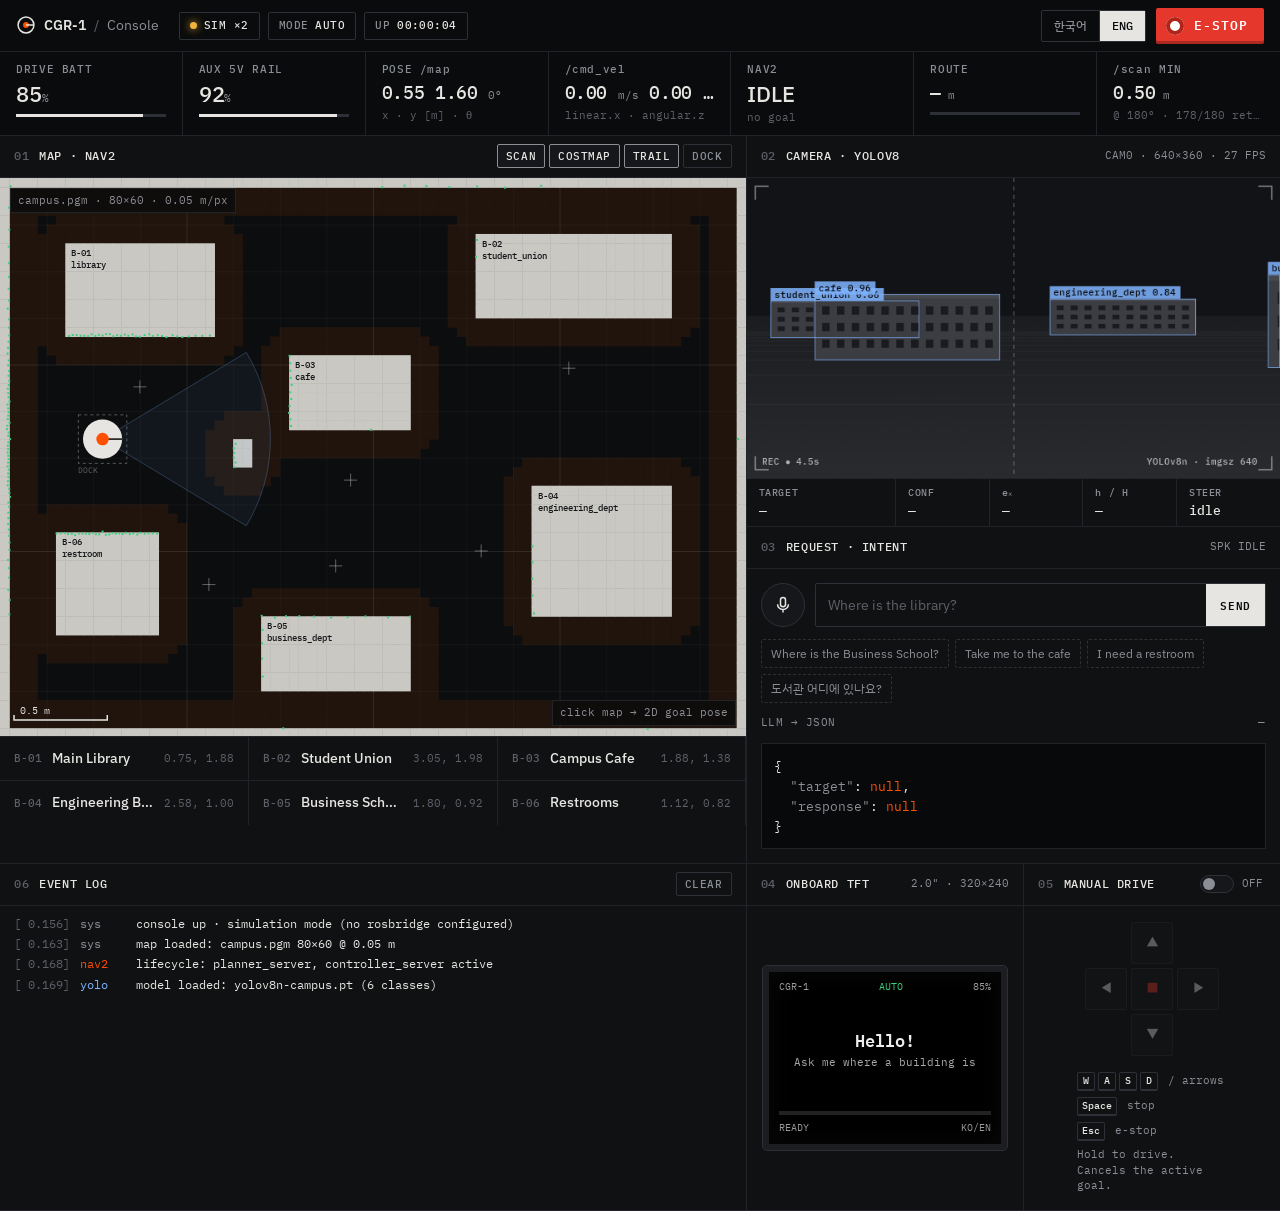
==== dashboard.html @ 0bba0476 "Add CGR-1 product site and operator dashboard Co-Authored-By: Claude Opus 5.5 <noreply@anthropic.com" ====
<!DOCTYPE html>
<html lang="en">
<head>
  <meta charset="UTF-8">
  <meta name="viewport" content="width=device-width, initial-scale=1.0">
  <title>CGR-1 · Console</title>
  <link rel="preconnect" href="https://fonts.googleapis.com">
  <link rel="preconnect" href="https://fonts.gstatic.com" crossorigin>
  <link href="https://fonts.googleapis.com/css2?family=IBM+Plex+Mono:wght@400;500;600&family=IBM+Plex+Sans+KR:wght@400;500&family=IBM+Plex+Sans:wght@400;500;600&display=swap" rel="stylesheet">
  <link rel="stylesheet" href="css/dashboard.css">
  <link rel="icon" href="data:image/svg+xml,%3Csvg xmlns='http://www.w3.org/2000/svg' viewBox='0 0 24 24'%3E%3Ccircle cx='12' cy='12' r='9.5' fill='none' stroke='%23eee' stroke-width='2'/%3E%3Ccircle cx='12' cy='12' r='3.5' fill='%23FF4F00'/%3E%3Cpath d='M12 12h9.5' stroke='%23eee' stroke-width='2'/%3E%3C/svg%3E">
</head>
<body>

<!-- ============================== TOP BAR ============================== -->
<header class="bar">
  <a class="brand" href="index.html" title="Back to product page">
    <svg viewBox="0 0 24 24" aria-hidden="true"><circle cx="12" cy="12" r="9.5" fill="none" stroke="currentColor" stroke-width="1.8"/><circle cx="12" cy="12" r="3.5" fill="#FF4F00"/><path d="M12 12h9.5" stroke="currentColor" stroke-width="1.8"/></svg>
    <span>CGR-1</span><span class="slash">/</span><span class="dim" data-i18n="console">Console</span>
  </a>

  <div class="bar-status">
    <span class="chip" id="link-chip" title="Connection to the robot"><i class="led warn"></i><span id="link-text">SIM ×2</span></span>
    <span class="chip" id="mode-chip"><span class="dim">MODE</span> <b id="mode-text">AUTO</b></span>
    <span class="chip hide-sm"><span class="dim">UP</span> <b id="uptime">00:00:00</b></span>
  </div>

  <div class="bar-actions">
    <div class="seg" role="group" aria-label="Language">
      <button id="lang-ko" onclick="setLang('ko')">한국어</button>
      <button id="lang-en" class="on" onclick="setLang('en')">ENG</button>
    </div>
    <button class="estop" id="estop" onclick="toggleEstop()" title="Emergency stop (Esc)">
      <span class="estop-dot"></span><span id="estop-text">E-STOP</span>
    </button>
  </div>
</header>

<!-- ============================== TELEMETRY STRIP ============================== -->
<div class="kpis">
  <div class="kpi">
    <div class="k">DRIVE BATT</div>
    <div class="v"><span id="batt-drive">85</span><small>%</small></div>
    <div class="meter"><i id="batt-drive-bar" style="width:85%"></i></div>
  </div>
  <div class="kpi">
    <div class="k">AUX 5V RAIL</div>
    <div class="v"><span id="batt-aux">92</span><small>%</small></div>
    <div class="meter"><i id="batt-aux-bar" style="width:92%"></i></div>
  </div>
  <div class="kpi">
    <div class="k">POSE <span class="dim">/map</span></div>
    <div class="v mono-v"><span id="pose-x">0.55</span> <span id="pose-y">1.60</span> <small id="pose-t">0°</small></div>
    <div class="sub">x · y [m] · θ</div>
  </div>
  <div class="kpi">
    <div class="k">/cmd_vel</div>
    <div class="v mono-v"><span id="cv-v">0.00</span> <small>m/s</small> <span id="cv-w">0.00</span> <small>rad/s</small></div>
    <div class="sub">linear.x · angular.z</div>
  </div>
  <div class="kpi">
    <div class="k">NAV2</div>
    <div class="v"><span id="nav-state">IDLE</span></div>
    <div class="sub" id="nav-goal">no goal</div>
  </div>
  <div class="kpi">
    <div class="k">ROUTE</div>
    <div class="v mono-v"><span id="route-rem">—</span><small> m</small></div>
    <div class="meter"><i id="route-bar" style="width:0%"></i></div>
  </div>
  <div class="kpi">
    <div class="k">/scan MIN</div>
    <div class="v mono-v"><span id="scan-min">—</span><small> m</small></div>
    <div class="sub" id="scan-bearing">—</div>
  </div>
</div>

<!-- ============================== GRID ============================== -->
<main class="grid">

  <!-- MAP -->
  <section class="panel p-map">
    <header class="ph">
      <h2><span class="idx">01</span><span data-i18n="map">Map · Nav2</span></h2>
      <div class="ph-tools">
        <button class="tool on" id="t-scan" onclick="toggleLayer('scan')">SCAN</button>
        <button class="tool on" id="t-cost" onclick="toggleLayer('cost')">COSTMAP</button>
        <button class="tool on" id="t-trail" onclick="toggleLayer('trail')">TRAIL</button>
        <button class="tool" onclick="dock()" data-i18n="dock">DOCK</button>
      </div>
    </header>
    <div class="map-wrap">
      <canvas id="map"></canvas>
      <div class="map-hud tl mono" id="map-cursor">campus.pgm · 80×60 · 0.05 m/px</div>
      <div class="map-hud br mono" data-i18n="map_hint">click map → 2D goal pose</div>
      <div class="estop-banner" id="estop-banner">E-STOP ENGAGED · /cmd_vel = 0</div>
    </div>
    <div class="dests" id="dests"><!-- filled by JS --></div>
  </section>

  <!-- CAMERA -->
  <section class="panel p-cam">
    <header class="ph">
      <h2><span class="idx">02</span><span data-i18n="camera">Camera · YOLOv8</span></h2>
      <span class="ph-meta mono">CAM0 · 640×360 · <span id="fps">30</span> FPS</span>
    </header>
    <div class="cam-wrap"><canvas id="cam" width="640" height="360"></canvas></div>
    <div class="readouts">
      <div><span>TARGET</span><b id="cv-target">—</b></div>
      <div><span>CONF</span><b id="cv-conf">—</b></div>
      <div><span>eₓ</span><b id="cv-ex">—</b></div>
      <div><span>h / H</span><b id="cv-h">—</b></div>
      <div><span>STEER</span><b id="cv-steer">—</b></div>
    </div>
  </section>

  <!-- REQUEST -->
  <section class="panel p-ask">
    <header class="ph">
      <h2><span class="idx">03</span><span data-i18n="request">Request · intent</span></h2>
      <span class="ph-meta mono" id="speaker">SPK IDLE</span>
    </header>
    <div class="ask">
      <div class="ask-row">
        <button class="mic" id="mic" onclick="toggleMic()" title="Speak">
          <svg viewBox="0 0 24 24" aria-hidden="true"><rect x="9" y="3" width="6" height="11" rx="3" fill="none" stroke="currentColor" stroke-width="1.8"/><path d="M5.5 11a6.5 6.5 0 0 0 13 0M12 17.5V21" fill="none" stroke="currentColor" stroke-width="1.8"/></svg>
        </button>
        <form class="ask-input" onsubmit="event.preventDefault(); submitText();">
          <input id="ask-text" type="text" autocomplete="off" placeholder="Where is the library?">
          <button type="submit" data-i18n="send">SEND</button>
        </form>
      </div>
      <div class="chips" id="chips"></div>
      <div class="json-head mono"><span>LLM → JSON</span><span id="parse-ms">—</span></div>
      <pre class="json" id="json">{
  <span class="jk">"target"</span>: <span class="jn">null</span>,
  <span class="jk">"response"</span>: <span class="jn">null</span>
}</pre>
    </div>
  </section>

  <!-- TFT -->
  <section class="panel p-tft">
    <header class="ph">
      <h2><span class="idx">04</span><span data-i18n="tft">Onboard TFT</span></h2>
      <span class="ph-meta mono">2.0" · 320×240</span>
    </header>
    <div class="tft-bezel">
      <div class="tft">
        <div class="tft-top"><span>CGR-1</span><span id="tft-mode">AUTO</span><span id="tft-batt">85%</span></div>
        <div class="tft-body">
          <div class="tft-main" id="tft-main">Hello!</div>
          <div class="tft-sub" id="tft-sub">Ask me where a building is</div>
        </div>
        <div class="tft-prog"><i id="tft-prog"></i></div>
        <div class="tft-foot"><span id="tft-state">READY</span><span>KO/EN</span></div>
      </div>
    </div>
  </section>

  <!-- TELEOP -->
  <section class="panel p-drive">
    <header class="ph">
      <h2><span class="idx">05</span><span data-i18n="drive">Manual drive</span></h2>
      <label class="switch" title="Manual override">
        <input type="checkbox" id="manual" onchange="setManual(this.checked)">
        <span class="track"><span class="knob"></span></span>
        <span class="mono sw-label" id="manual-label">OFF</span>
      </label>
    </header>
    <div class="drive">
      <div class="pad disabled" id="pad">
        <span></span><button data-dir="up" aria-label="Forward">▲</button><span></span>
        <button data-dir="left" aria-label="Turn left">◀</button><button data-dir="stop" class="stop" aria-label="Stop">■</button><button data-dir="right" aria-label="Turn right">▶</button>
        <span></span><button data-dir="down" aria-label="Reverse">▼</button><span></span>
      </div>
      <div class="drive-help mono">
        <div><kbd>W</kbd><kbd>A</kbd><kbd>S</kbd><kbd>D</kbd> / arrows</div>
        <div><kbd>Space</kbd> stop</div>
        <div><kbd>Esc</kbd> e-stop</div>
        <div class="dim" data-i18n="drive_hint">Hold to drive. Cancels the active goal.</div>
      </div>
    </div>
  </section>

  <!-- LOG -->
  <section class="panel p-log">
    <header class="ph">
      <h2><span class="idx">06</span><span data-i18n="log">Event log</span></h2>
      <button class="tool" onclick="clearLog()" data-i18n="clear">CLEAR</button>
    </header>
    <div class="log mono" id="log"></div>
  </section>

</main>

<script src="js/dashboard.js"></script>
</body>
</html>
---- css/dashboard.css ----
/* ==========================================================================
   CGR-1 Console — operator dashboard
   ========================================================================== */

:root {
  --bg: #0A0B0C;
  --panel: #101113;
  --panel-2: #15171A;
  --line: #212328;
  --line-2: #2D3036;
  --text: #E6E5E1;
  --dim: #8B8E95;
  --dim-2: #5D6068;
  --signal: #FF4F00;
  --ok: #3FCF7F;
  --warn: #F2B33D;
  --red: #E5372B;

  --sans: "IBM Plex Sans", "IBM Plex Sans KR", system-ui, sans-serif;
  --mono: "IBM Plex Mono", "IBM Plex Sans KR", ui-monospace, Menlo, monospace;
}

* { box-sizing: border-box; }
html, body { margin: 0; }
body {
  background: var(--bg); color: var(--text);
  font: 14px/1.45 var(--sans);
  -webkit-font-smoothing: antialiased;
  min-height: 100vh;
}
button { font: inherit; color: inherit; cursor: pointer; }
.mono { font-family: var(--mono); }
.dim { color: var(--dim); }
::selection { background: var(--signal); color: #fff; }

/* ---------- Bar ---------- */
.bar {
  display: flex; align-items: center; gap: 20px;
  height: 52px; padding: 0 16px;
  border-bottom: 1px solid var(--line);
  background: var(--bg);
  position: sticky; top: 0; z-index: 10;
}
.brand { display: flex; align-items: center; gap: 8px; text-decoration: none; color: var(--text); font-weight: 600; font-size: 14px; }
.brand svg { width: 20px; height: 20px; }
.brand .slash { color: var(--dim-2); font-weight: 400; }
.brand .dim { font-weight: 400; }
.bar-status { display: flex; gap: 8px; }
.chip {
  display: inline-flex; align-items: center; gap: 7px; height: 28px; padding: 0 10px;
  border: 1px solid var(--line-2); border-radius: 2px;
  font: 500 11px/1 var(--mono); letter-spacing: .04em;
}
.chip b { font-weight: 500; }
.led { width: 7px; height: 7px; border-radius: 50%; background: var(--ok); box-shadow: 0 0 8px var(--ok); }
.led.warn { background: var(--warn); box-shadow: 0 0 8px var(--warn); }
.led.red { background: var(--red); box-shadow: 0 0 8px var(--red); }
.bar-actions { margin-left: auto; display: flex; align-items: center; gap: 10px; }
.seg { display: flex; border: 1px solid var(--line-2); border-radius: 2px; height: 32px; }
.seg button { background: none; border: 0; padding: 0 12px; font: 500 12px/1 var(--mono); color: var(--dim); }
.seg button + button { border-left: 1px solid var(--line-2); }
.seg button.on { background: var(--text); color: var(--bg); }

.estop {
  display: inline-flex; align-items: center; gap: 10px;
  height: 36px; padding: 0 16px 0 10px;
  background: var(--red); border: 0; border-radius: 2px; color: #fff;
  font: 600 13px/1 var(--mono); letter-spacing: .08em;
  box-shadow: inset 0 -3px 0 rgba(0,0,0,.25);
}
.estop:hover { filter: brightness(1.08); }
.estop:active { transform: translateY(1px); }
.estop-dot { width: 18px; height: 18px; border-radius: 50%; background: #fff; box-shadow: inset 0 0 0 4px #B32418; }
body.estopped .estop { background: #fff; color: var(--red); animation: blink 1s steps(2) infinite; }
body.estopped .estop-dot { background: var(--red); box-shadow: none; }
@keyframes blink { 50% { box-shadow: 0 0 0 4px rgba(229,55,43,.45); } }

/* ---------- KPI strip ---------- */
.kpis { display: grid; grid-template-columns: repeat(7, minmax(0, 1fr)); border-bottom: 1px solid var(--line); }
.kpi { padding: 12px 16px 12px; border-right: 1px solid var(--line); min-width: 0; }
.kpi:last-child { border-right: 0; }
.kpi .k { font: 500 10.5px/1 var(--mono); letter-spacing: .06em; color: var(--dim); }
.kpi .v { margin-top: 8px; font: 500 22px/1 var(--sans); letter-spacing: -0.01em; white-space: nowrap; overflow: hidden; text-overflow: ellipsis; }
.kpi .v.mono-v { font: 500 18px/1.15 var(--mono); letter-spacing: -0.02em; }
.kpi .v small { font: 400 11px/1 var(--mono); color: var(--dim); letter-spacing: 0; }
.kpi .sub { margin-top: 7px; font: 11px/1 var(--mono); color: var(--dim-2); white-space: nowrap; overflow: hidden; text-overflow: ellipsis; }
.meter { margin-top: 9px; height: 3px; background: var(--line-2); }
.meter i { display: block; height: 100%; background: var(--text); transition: width .3s; }
#route-bar { background: var(--signal); }
#nav-state.active { color: var(--signal); }
#nav-state.ok { color: var(--ok); }
#nav-state.err { color: var(--red); }

/* ---------- Grid ---------- */
.grid {
  display: grid; gap: 1px; background: var(--line);
  grid-template-columns: minmax(0, 7fr) minmax(0, 2.6fr) minmax(0, 2.4fr);
  grid-template-areas:
    "map cam cam"
    "map ask ask"
    "log tft drive";
  border-bottom: 1px solid var(--line);
}
.panel { background: var(--panel); min-width: 0; display: flex; flex-direction: column; }
.p-map { grid-area: map; }
.p-cam { grid-area: cam; }
.p-ask { grid-area: ask; }
.p-tft { grid-area: tft; }
.p-drive { grid-area: drive; }
.p-log { grid-area: log; }

.ph { display: flex; align-items: center; justify-content: space-between; gap: 12px; height: 42px; padding: 0 14px; border-bottom: 1px solid var(--line); flex-shrink: 0; }
.ph h2 { margin: 0; display: flex; align-items: center; gap: 10px; font: 500 12px/1 var(--mono); letter-spacing: .05em; text-transform: uppercase; white-space: nowrap; }
.ph .idx { color: var(--dim-2); }
.ph-meta { font-size: 11px; color: var(--dim); white-space: nowrap; }
.ph-tools { display: flex; gap: 4px; flex-wrap: wrap; justify-content: flex-end; }
.tool { background: none; border: 1px solid var(--line-2); border-radius: 2px; height: 24px; padding: 0 8px; font: 500 10.5px/1 var(--mono); letter-spacing: .05em; color: var(--dim); }
.tool:hover { color: var(--text); border-color: var(--dim-2); }
.tool.on { color: var(--text); border-color: var(--dim); background: var(--panel-2); }

/* ---------- Map ---------- */
.map-wrap { position: relative; aspect-ratio: 4 / 3; background: #08090A; border-bottom: 1px solid var(--line); }
#map { position: absolute; inset: 0; width: 100%; height: 100%; cursor: crosshair; display: block; }
.map-hud { position: absolute; font-size: 10.5px; color: var(--dim); background: rgba(10,11,12,.8); padding: 4px 7px; pointer-events: none; border: 1px solid var(--line); }
.map-hud.tl { left: 10px; top: 10px; }
.map-hud.br { right: 10px; bottom: 10px; }
.estop-banner {
  position: absolute; left: 0; right: 0; top: 50%; transform: translateY(-50%);
  display: none; text-align: center; padding: 10px; font: 600 13px/1 var(--mono); letter-spacing: .1em; color: #fff;
  background: repeating-linear-gradient(-45deg, var(--red) 0 14px, #B32418 14px 28px);
}
body.estopped .estop-banner { display: block; }

.dests { display: grid; grid-template-columns: repeat(3, minmax(0, 1fr)); gap: 1px; background: var(--line); }
.dest {
  display: grid; grid-template-columns: auto 1fr auto; align-items: center; gap: 10px;
  background: var(--panel); border: 0; padding: 12px 14px; text-align: left; min-width: 0;
  transition: background .12s;
}
.dest:hover { background: var(--panel-2); }
.dest .code { font: 500 10.5px/1 var(--mono); color: var(--dim-2); }
.dest .name { font-weight: 500; font-size: 13.5px; white-space: nowrap; overflow: hidden; text-overflow: ellipsis; }
.dest .xy { font: 10.5px/1 var(--mono); color: var(--dim-2); white-space: nowrap; }
.dest.active { background: #1B130E; box-shadow: inset 2px 0 0 var(--signal); }
.dest.active .code, .dest.active .xy { color: var(--signal); }

/* ---------- Camera ---------- */
.cam-wrap { position: relative; aspect-ratio: 16 / 9; background: #000; }
#cam { position: absolute; inset: 0; width: 100%; height: 100%; display: block; }
.readouts { display: grid; grid-template-columns: 1.6fr 1fr 1fr 1fr 1.1fr; border-top: 1px solid var(--line); }
.readouts div { padding: 9px 12px; border-right: 1px solid var(--line); min-width: 0; }
.readouts div:last-child { border-right: 0; }
.readouts span { display: block; font: 500 10px/1 var(--mono); color: var(--dim); letter-spacing: .06em; }
.readouts b { display: block; margin-top: 6px; font: 500 13px/1 var(--mono); white-space: nowrap; overflow: hidden; text-overflow: ellipsis; }

/* ---------- Ask ---------- */
.ask { padding: 14px; display: flex; flex-direction: column; gap: 12px; flex: 1; }
.ask-row { display: flex; gap: 10px; }
.mic {
  flex-shrink: 0; width: 44px; height: 44px; border-radius: 50%;
  background: var(--panel-2); border: 1px solid var(--line-2); display: grid; place-items: center;
}
.mic svg { width: 20px; height: 20px; }
.mic:hover { border-color: var(--dim); }
.mic.live { background: var(--signal); border-color: var(--signal); color: #fff; animation: ring 1.4s infinite; }
@keyframes ring { 0% { box-shadow: 0 0 0 0 rgba(255,79,0,.5); } 100% { box-shadow: 0 0 0 14px rgba(255,79,0,0); } }
.ask-input { flex: 1; display: flex; border: 1px solid var(--line-2); border-radius: 2px; min-width: 0; height: 44px; }
.ask-input:focus-within { border-color: var(--dim); }
.ask-input input { flex: 1; min-width: 0; background: transparent; border: 0; outline: 0; color: var(--text); padding: 0 12px; font: 14px var(--sans); }
.ask-input input::placeholder { color: var(--dim-2); }
.ask-input button { background: var(--text); color: var(--bg); border: 0; padding: 0 14px; font: 600 11px/1 var(--mono); letter-spacing: .06em; }
.ask-input button:hover { background: var(--signal); color: #fff; }
.chips { display: flex; flex-wrap: wrap; gap: 6px; }
.chips button { background: none; border: 1px dashed var(--line-2); border-radius: 2px; padding: 5px 9px; font-size: 12px; color: var(--dim); }
.chips button:hover { color: var(--text); border-style: solid; border-color: var(--dim-2); }
.json-head { display: flex; justify-content: space-between; font-size: 10.5px; color: var(--dim); letter-spacing: .05em; margin-top: auto; }
.json {
  margin: 0; padding: 12px; background: #08090A; border: 1px solid var(--line);
  font: 12.5px/1.6 var(--mono); color: var(--text); white-space: pre-wrap; word-break: break-word; min-height: 92px;
}
.jk { color: var(--dim); } .js { color: #F4DDB8; } .jn { color: var(--signal); }

/* ---------- TFT ---------- */
.tft-bezel { padding: 16px; flex: 1; display: grid; place-items: center; }
.tft {
  width: 100%; max-width: 280px; aspect-ratio: 4 / 3; background: #000;
  border: 6px solid #1C1D20; border-radius: 4px; outline: 1px solid var(--line-2);
  display: flex; flex-direction: column; padding: 8px 10px; font-family: var(--mono); color: #EDEDED;
  box-shadow: inset 0 0 30px rgba(255,255,255,.03);
}
.tft-top, .tft-foot { display: flex; justify-content: space-between; font-size: 10px; color: #9A9A9A; }
.tft-top span:nth-child(2) { color: var(--ok); }
.tft-body { flex: 1; display: flex; flex-direction: column; justify-content: center; text-align: center; gap: 4px; }
.tft-main { font: 600 17px/1.2 var(--mono); }
.tft-sub { font-size: 10.5px; color: #A8A8A8; }
.tft-prog { height: 4px; background: #222; margin: 6px 0; }
.tft-prog i { display: block; height: 100%; width: 0; background: var(--signal); transition: width .3s; }
.tft.alert { color: var(--red); }
.tft.alert .tft-main { color: #fff; background: var(--red); padding: 4px 0; }

/* ---------- Drive ---------- */
.switch { display: inline-flex; align-items: center; gap: 8px; cursor: pointer; }
.switch input { position: absolute; opacity: 0; pointer-events: none; }
.track { width: 34px; height: 18px; border: 1px solid var(--line-2); border-radius: 10px; position: relative; background: var(--panel-2); transition: background .15s; }
.knob { position: absolute; top: 2px; left: 2px; width: 12px; height: 12px; border-radius: 50%; background: var(--dim); transition: transform .15s, background .15s; }
.switch input:checked + .track { background: var(--signal); border-color: var(--signal); }
.switch input:checked + .track .knob { transform: translateX(16px); background: #fff; }
.switch input:focus-visible + .track { outline: 2px solid var(--text); outline-offset: 2px; }
.sw-label { font-size: 11px; color: var(--dim); width: 24px; }
.drive { padding: 16px 14px; display: flex; gap: 16px; align-items: center; flex: 1; flex-wrap: wrap; justify-content: center; }
.pad { display: grid; grid-template-columns: repeat(3, 42px); grid-template-rows: repeat(3, 42px); gap: 4px; transition: opacity .15s; }
.pad button { background: var(--panel-2); border: 1px solid var(--line-2); border-radius: 2px; font-size: 13px; color: var(--text); touch-action: none; user-select: none; -webkit-user-select: none; }
.pad button:hover { border-color: var(--dim); }
.pad button.held { background: var(--signal); border-color: var(--signal); color: #fff; }
.pad button.stop { color: var(--red); }
.pad.disabled { opacity: .35; pointer-events: none; }
.drive-help { display: flex; flex-direction: column; gap: 6px; font-size: 11px; color: var(--dim); max-width: 150px; }
kbd { display: inline-block; min-width: 18px; padding: 2px 4px; margin-right: 3px; border: 1px solid var(--line-2); border-bottom-width: 2px; border-radius: 2px; text-align: center; font: 500 10px/1.2 var(--mono); color: var(--text); }

/* ---------- Log ---------- */
.log { flex: 1; overflow-y: auto; padding: 8px 0; font-size: 12px; line-height: 1.7; min-height: 180px; max-height: 260px; }
.log div { padding: 0 14px; white-space: nowrap; overflow: hidden; text-overflow: ellipsis; }
.log div:hover { background: var(--panel-2); }
.log .t { color: var(--dim-2); margin-right: 10px; }
.log .src { display: inline-block; width: 56px; color: var(--dim); }
.log .src.nav2 { color: var(--signal); }
.log .src.yolo { color: #7FB4FF; }
.log .src.llm { color: #F4DDB8; }
.log .src.tts { color: var(--ok); }
.log .src.safety { color: var(--red); }
.log .src.teleop { color: var(--warn); }
.log ::-webkit-scrollbar { width: 6px; }
.log::-webkit-scrollbar { width: 6px; }
.log::-webkit-scrollbar-thumb { background: var(--line-2); }

/* ---------- Responsive ---------- */
@media (max-width: 1180px) {
  .kpis { grid-template-columns: repeat(4, minmax(0, 1fr)); }
  .kpi:nth-child(4) { border-right: 0; }
  .kpi:nth-child(n+5) { border-top: 1px solid var(--line); }
  .grid {
    grid-template-columns: minmax(0, 1fr) minmax(0, 1fr);
    grid-template-areas: "map map" "cam ask" "tft drive" "log log";
  }
}
@media (max-width: 760px) {
  .bar { gap: 10px; padding: 0 12px; }
  .brand > span:not(:first-of-type) { display: none; }
  .hide-sm, #mode-chip { display: none; }
  .estop { padding: 0 12px 0 8px; }
  .kpis { grid-template-columns: repeat(2, minmax(0, 1fr)); }
  .kpi { border-right: 1px solid var(--line) !important; border-top: 1px solid var(--line); }
  .kpi:nth-child(2n) { border-right: 0 !important; }
  .kpi:nth-child(-n+2) { border-top: 0; }
  .kpi:last-child { grid-column: 1 / -1; border-right: 0 !important; }
  .grid { grid-template-columns: minmax(0, 1fr); grid-template-areas: "map" "cam" "ask" "drive" "tft" "log"; }
  .dests { grid-template-columns: repeat(2, minmax(0, 1fr)); }
  .dest .xy { display: none; }
  .readouts { grid-template-columns: repeat(3, minmax(0, 1fr)); }
  .readouts div:nth-child(3) { border-right: 0; }
  .readouts div:nth-child(n+4) { border-top: 1px solid var(--line); }
  .ph-tools .tool:not(:last-child) { display: none; }
}

/* keep the top bar on one line */
.brand, .seg button, .estop, .chip { white-space: nowrap; flex-shrink: 0; }
@media (max-width: 760px) {
  .seg button { padding: 0 8px; }
  .bar-actions { gap: 6px; }
}
@media (max-width: 380px) { #link-chip { display: none; } }
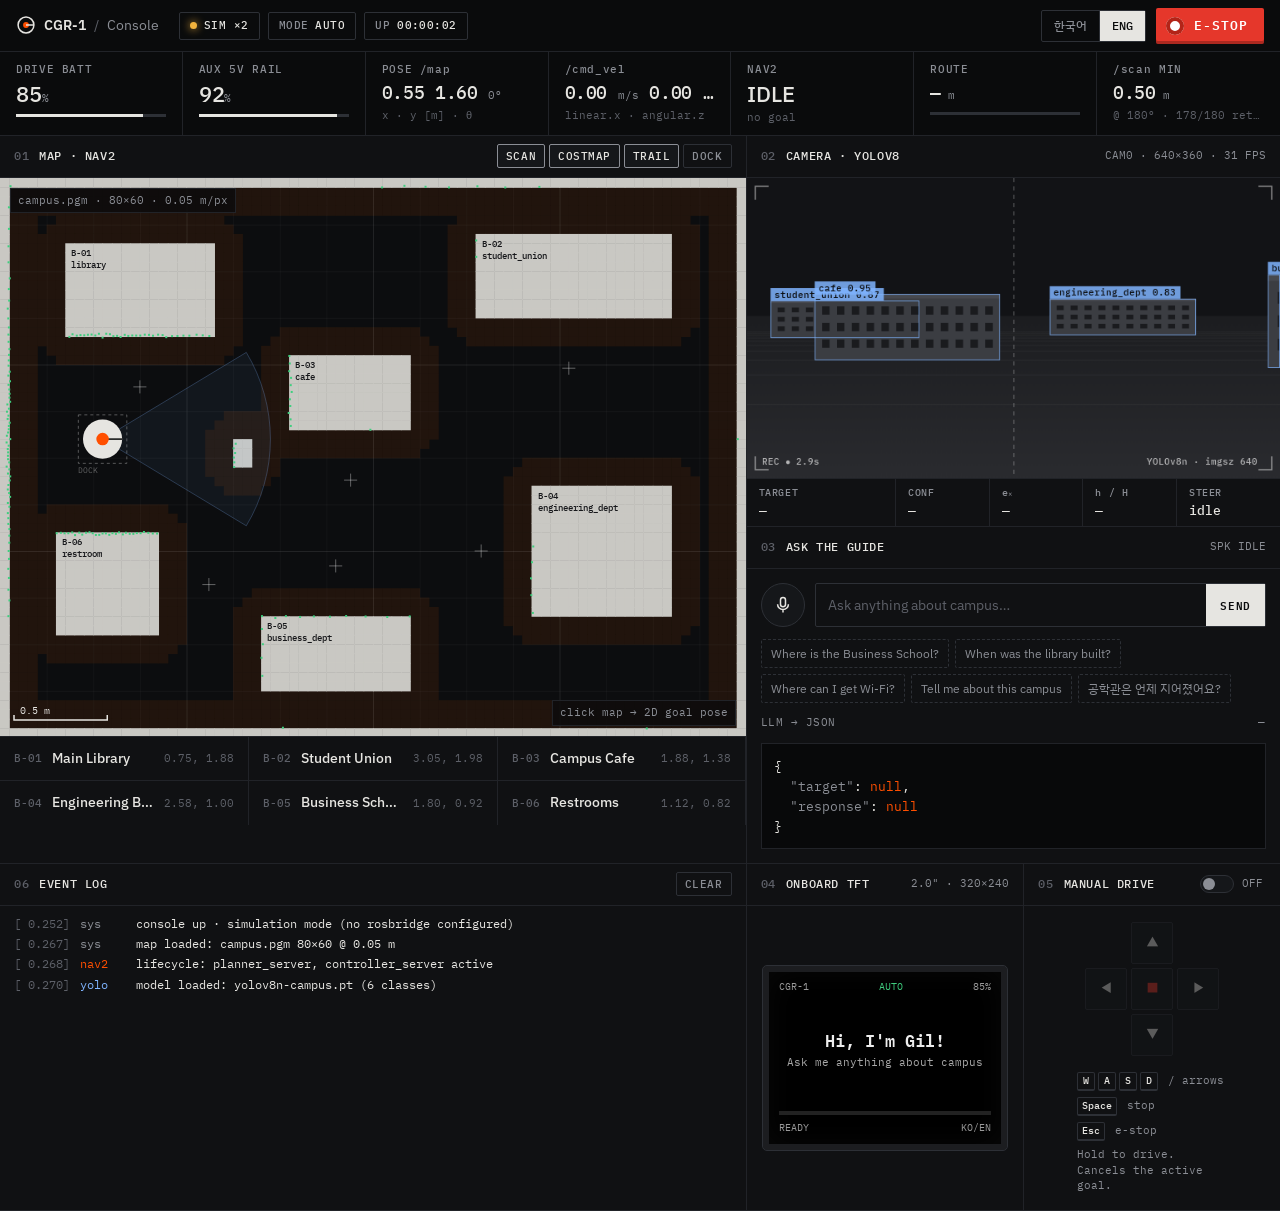
==== commit f6b255f8: "Add Gil guide persona and campus Q&A server Flask server answers tour-guide questions with Gemini fr" ====
--- a/dashboard.html
+++ b/dashboard.html
@@ -117,7 +117,7 @@
   <!-- REQUEST -->
   <section class="panel p-ask">
     <header class="ph">
-      <h2><span class="idx">03</span><span data-i18n="request">Request · intent</span></h2>
+      <h2><span class="idx">03</span><span data-i18n="request">Ask the guide</span></h2>
       <span class="ph-meta mono" id="speaker">SPK IDLE</span>
     </header>
     <div class="ask">
@@ -126,7 +126,7 @@
           <svg viewBox="0 0 24 24" aria-hidden="true"><rect x="9" y="3" width="6" height="11" rx="3" fill="none" stroke="currentColor" stroke-width="1.8"/><path d="M5.5 11a6.5 6.5 0 0 0 13 0M12 17.5V21" fill="none" stroke="currentColor" stroke-width="1.8"/></svg>
         </button>
         <form class="ask-input" onsubmit="event.preventDefault(); submitText();">
-          <input id="ask-text" type="text" autocomplete="off" placeholder="Where is the library?">
+          <input id="ask-text" type="text" autocomplete="off" placeholder="Ask anything about campus…">
           <button type="submit" data-i18n="send">SEND</button>
         </form>
       </div>
@@ -136,6 +136,7 @@
   <span class="jk">"target"</span>: <span class="jn">null</span>,
   <span class="jk">"response"</span>: <span class="jn">null</span>
 }</pre>
+      <button class="offer" id="offer" hidden onclick="if (S.offer) { goTo(S.offer); setOffer(null); }"></button>
     </div>
   </section>
 
--- a/css/dashboard.css
+++ b/css/dashboard.css
@@ -269,3 +269,7 @@
   .bar-actions { gap: 6px; }
 }
 @media (max-width: 380px) { #link-chip { display: none; } }
+
+/* "Take me there" offer after an answer about a building */
+.offer { align-self: flex-start; background: none; border: 1px solid var(--signal); color: var(--signal); border-radius: 2px; padding: 8px 12px; font: 500 12px/1 var(--mono); letter-spacing: .03em; }
+.offer:hover { background: var(--signal); color: #fff; }
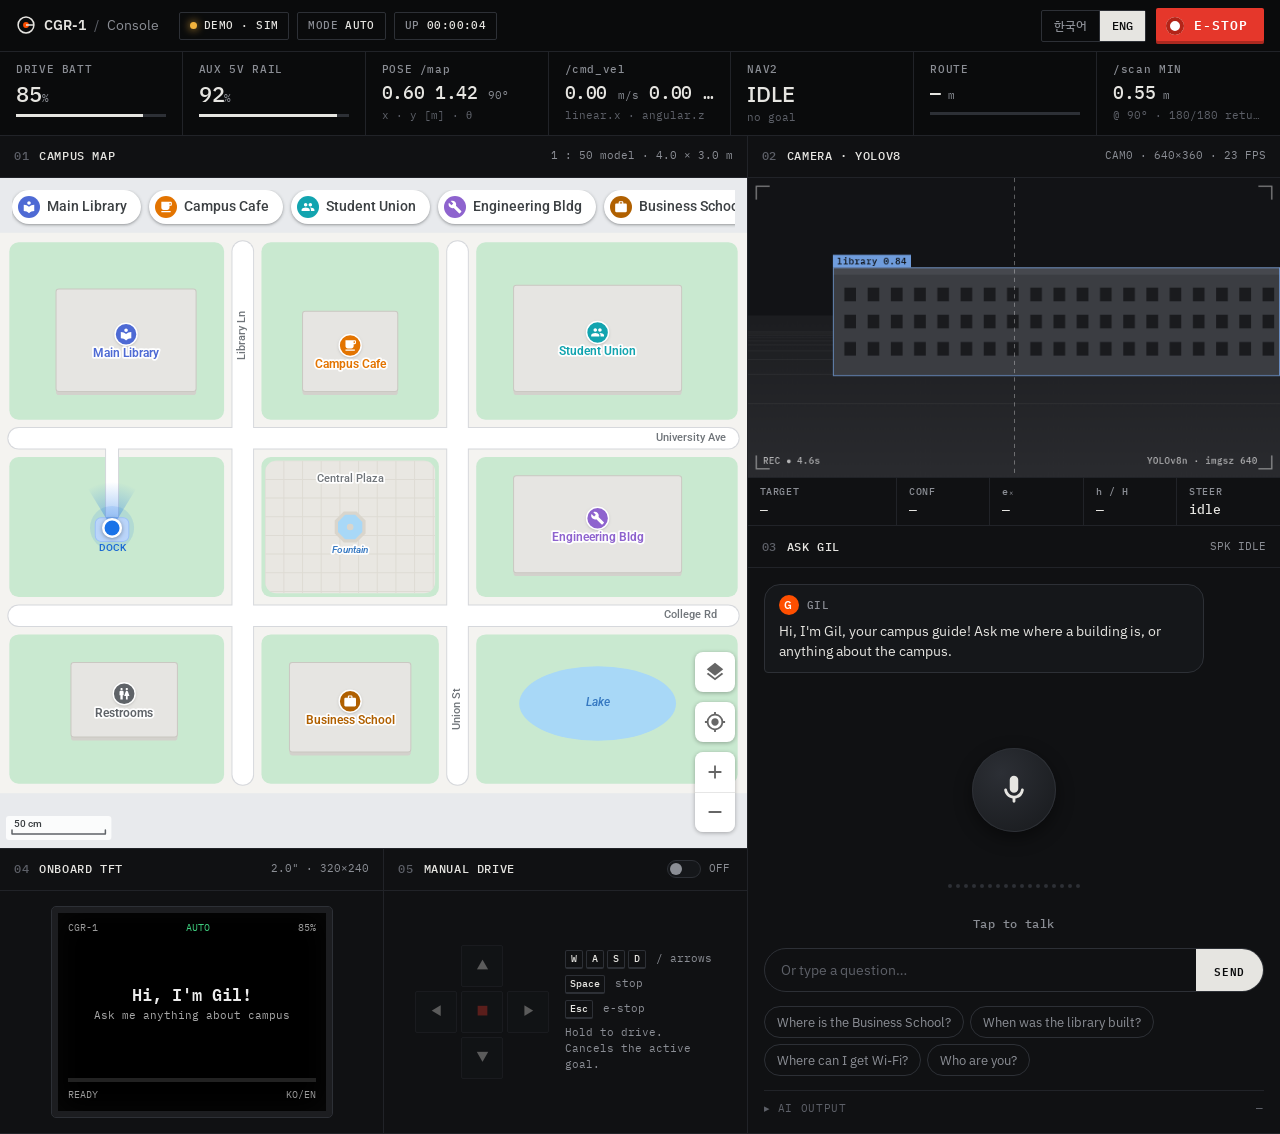
==== commit 6fae9f50: "Street-map style campus map, slower demo driving, talk-button animation - Campus map redrawn as a st" ====
--- a/dashboard.html
+++ b/dashboard.html
@@ -6,7 +6,7 @@
   <title>CGR-1 · Console</title>
   <link rel="preconnect" href="https://fonts.googleapis.com">
   <link rel="preconnect" href="https://fonts.gstatic.com" crossorigin>
-  <link href="https://fonts.googleapis.com/css2?family=IBM+Plex+Mono:wght@400;500;600&family=IBM+Plex+Sans+KR:wght@400;500&family=IBM+Plex+Sans:wght@400;500;600&display=swap" rel="stylesheet">
+  <link href="https://fonts.googleapis.com/css2?family=IBM+Plex+Mono:wght@400;500;600&family=IBM+Plex+Sans+KR:wght@400;500&family=IBM+Plex+Sans:wght@400;500;600&family=Roboto:ital,wght@0,400;0,500;0,700;1,500&display=swap" rel="stylesheet">
   <link rel="stylesheet" href="css/dashboard.css">
   <link rel="icon" href="data:image/svg+xml,%3Csvg xmlns='http://www.w3.org/2000/svg' viewBox='0 0 24 24'%3E%3Ccircle cx='12' cy='12' r='9.5' fill='none' stroke='%23eee' stroke-width='2'/%3E%3Ccircle cx='12' cy='12' r='3.5' fill='%23FF4F00'/%3E%3Cpath d='M12 12h9.5' stroke='%23eee' stroke-width='2'/%3E%3C/svg%3E">
 </head>
@@ -20,7 +20,7 @@
   </a>
 
   <div class="bar-status">
-    <span class="chip" id="link-chip" title="Connection to the robot"><i class="led warn"></i><span id="link-text">SIM ×2</span></span>
+    <span class="chip" id="link-chip" title="Connection to the robot"><i class="led warn"></i><span id="link-text">DEMO · SIM</span></span>
     <span class="chip" id="mode-chip"><span class="dim">MODE</span> <b id="mode-text">AUTO</b></span>
     <span class="chip hide-sm"><span class="dim">UP</span> <b id="uptime">00:00:00</b></span>
   </div>
@@ -81,21 +81,50 @@
   <!-- MAP -->
   <section class="panel p-map">
     <header class="ph">
-      <h2><span class="idx">01</span><span data-i18n="map">Map · Nav2</span></h2>
-      <div class="ph-tools">
-        <button class="tool on" id="t-scan" onclick="toggleLayer('scan')">SCAN</button>
-        <button class="tool on" id="t-cost" onclick="toggleLayer('cost')">COSTMAP</button>
-        <button class="tool on" id="t-trail" onclick="toggleLayer('trail')">TRAIL</button>
-        <button class="tool" onclick="dock()" data-i18n="dock">DOCK</button>
-      </div>
+      <h2><span class="idx">01</span><span data-i18n="map">Campus map</span></h2>
+      <span class="ph-meta mono">1 : 50 model · 4.0 × 3.0 m</span>
     </header>
     <div class="map-wrap">
       <canvas id="map"></canvas>
-      <div class="map-hud tl mono" id="map-cursor">campus.pgm · 80×60 · 0.05 m/px</div>
-      <div class="map-hud br mono" data-i18n="map_hint">click map → 2D goal pose</div>
+
+      <div class="map-chips" id="map-chips"></div>
+
+      <div class="nav-banner" id="nav-banner" hidden>
+        <span class="nb-icon" id="nb-icon"></span>
+        <div class="nb-main"><div class="nb-dist" id="nb-dist"></div><div class="nb-text" id="nb-text"></div></div>
+      </div>
+
+      <div class="map-ctrls">
+        <button class="mbtn" id="t-scan" onclick="toggleLayer('scan')" title="LiDAR + camera view">
+          <svg viewBox="0 0 24 24"><path d="M11.99 18.54l-7.37-5.73L3 14.07l9 7 9-7-1.63-1.27-7.38 5.74zM12 16l7.36-5.73L21 9l-9-7-9 7 1.63 1.27L12 16z"/></svg>
+        </button>
+        <button class="mbtn" onclick="recenter()" title="Follow the robot">
+          <svg viewBox="0 0 24 24"><path d="M12 8c-2.21 0-4 1.79-4 4s1.79 4 4 4 4-1.79 4-4-1.79-4-4-4zm8.94 3A8.994 8.994 0 0 0 13 3.06V1h-2v2.06A8.994 8.994 0 0 0 3.06 11H1v2h2.06A8.994 8.994 0 0 0 11 20.94V23h2v-2.06A8.994 8.994 0 0 0 20.94 13H23v-2h-2.06zM12 19c-3.87 0-7-3.13-7-7s3.13-7 7-7 7 3.13 7 7-3.13 7-7 7z"/></svg>
+        </button>
+        <div class="mzoom">
+          <button class="mbtn" onclick="zoomBy(1.3); view.follow = false" title="Zoom in"><svg viewBox="0 0 24 24"><path d="M19 13h-6v6h-2v-6H5v-2h6V5h2v6h6v2z"/></svg></button>
+          <button class="mbtn" onclick="zoomBy(1 / 1.3); view.follow = false" title="Zoom out"><svg viewBox="0 0 24 24"><path d="M19 13H5v-2h14v2z"/></svg></button>
+        </div>
+      </div>
+
+      <div class="place" id="place" hidden>
+        <button class="pc-close" onclick="closePlace()" aria-label="Close">×</button>
+        <div class="pc-head"><span class="pc-ic"></span><div><div class="pc-name"></div><div class="pc-cat"></div></div></div>
+        <p class="pc-about"></p>
+        <p class="pc-hours"></p>
+        <div class="pc-actions">
+          <button class="pc-dir" onclick="if (S.place) goTo(S.place)"><svg viewBox="0 0 24 24"><path d="M21.71 11.29l-9-9a.996.996 0 0 0-1.41 0l-9 9a.996.996 0 0 0 0 1.41l9 9c.39.39 1.02.39 1.41 0l9-9a.996.996 0 0 0 0-1.41zM14 14.5V12h-4v3H8v-4c0-.55.45-1 1-1h5V7.5l3.5 3.5-3.5 3.5z"/></svg><span>Directions</span></button>
+          <button class="pc-ask" onclick="if (S.place) handleText(S.lang === 'ko' ? bname(B[S.place]) + '에 대해 알려줘' : 'Tell me about the ' + bname(B[S.place]))"><span>Ask Gil</span></button>
+        </div>
+      </div>
+
+      <div class="nav-sheet" id="nav-sheet" hidden>
+        <div><div class="ns-time" id="ns-time"></div><div class="ns-dist" id="ns-dist"></div></div>
+        <button class="ns-exit" id="ns-exit" onclick="cancelNav()">Exit</button>
+      </div>
+
       <div class="estop-banner" id="estop-banner">E-STOP ENGAGED · /cmd_vel = 0</div>
     </div>
-    <div class="dests" id="dests"><!-- filled by JS --></div>
   </section>
 
   <!-- CAMERA -->
@@ -114,29 +143,46 @@
     </div>
   </section>
 
-  <!-- REQUEST -->
+  <!-- ASK GIL -->
   <section class="panel p-ask">
     <header class="ph">
-      <h2><span class="idx">03</span><span data-i18n="request">Ask the guide</span></h2>
+      <h2><span class="idx">03</span><span data-i18n="request">Ask Gil</span></h2>
       <span class="ph-meta mono" id="speaker">SPK IDLE</span>
     </header>
-    <div class="ask">
-      <div class="ask-row">
-        <button class="mic" id="mic" onclick="toggleMic()" title="Speak">
-          <svg viewBox="0 0 24 24" aria-hidden="true"><rect x="9" y="3" width="6" height="11" rx="3" fill="none" stroke="currentColor" stroke-width="1.8"/><path d="M5.5 11a6.5 6.5 0 0 0 13 0M12 17.5V21" fill="none" stroke="currentColor" stroke-width="1.8"/></svg>
-        </button>
-        <form class="ask-input" onsubmit="event.preventDefault(); submitText();">
-          <input id="ask-text" type="text" autocomplete="off" placeholder="Ask anything about campus…">
-          <button type="submit" data-i18n="send">SEND</button>
-        </form>
-      </div>
+    <div class="assistant">
+      <div class="convo">
+        <div class="bubble user" id="b-user" hidden></div>
+        <div class="bubble gil">
+          <div class="who"><span class="gil-av">G</span><span id="gil-name">Gil</span></div>
+          <p id="gil-text"></p>
+          <button class="offer" id="offer" hidden onclick="if (S.offer) goTo(S.offer)">
+            <svg viewBox="0 0 24 24"><path d="M21.71 11.29l-9-9a.996.996 0 0 0-1.41 0l-9 9a.996.996 0 0 0 0 1.41l9 9c.39.39 1.02.39 1.41 0l9-9a.996.996 0 0 0 0-1.41zM14 14.5V12h-4v3H8v-4c0-.55.45-1 1-1h5V7.5l3.5 3.5-3.5 3.5z"/></svg><span></span>
+          </button>
+        </div>
+      </div>
+
+      <div class="orb-wrap" id="orb-wrap" data-state="idle">
+        <div class="orb-stage">
+          <span class="ring r1"></span><span class="ring r2"></span><span class="ring r3"></span>
+          <span class="spin"></span>
+          <button class="orb" id="mic" onclick="toggleMic()" aria-label="Talk to Gil">
+            <svg class="ic-mic" viewBox="0 0 24 24"><path d="M12 14c1.66 0 3-1.34 3-3V5c0-1.66-1.34-3-3-3S9 3.34 9 5v6c0 1.66 1.34 3 3 3zm5.91-3c-.49 0-.9.36-.98.85C16.52 14.2 14.47 16 12 16s-4.52-1.8-4.93-4.15a.998.998 0 0 0-.98-.85c-.61 0-1.09.54-1 1.14.49 3 2.89 5.35 5.91 5.78V20c0 .55.45 1 1 1s1-.45 1-1v-2.08a6.993 6.993 0 0 0 5.91-5.78c.1-.6-.39-1.14-1-1.14z"/></svg>
+            <svg class="ic-stop" viewBox="0 0 24 24"><rect x="7" y="7" width="10" height="10" rx="2"/></svg>
+          </button>
+        </div>
+        <div class="wave" id="wave"><i></i><i></i><i></i><i></i><i></i><i></i><i></i><i></i><i></i><i></i><i></i><i></i><i></i><i></i><i></i><i></i><i></i></div>
+        <div class="orb-status" id="orb-status">Tap to talk</div>
+      </div>
+
+      <form class="ask-input" onsubmit="event.preventDefault(); submitText();">
+        <input id="ask-text" type="text" autocomplete="off" placeholder="Or type a question…">
+        <button type="submit" data-i18n="send">SEND</button>
+      </form>
       <div class="chips" id="chips"></div>
-      <div class="json-head mono"><span>LLM → JSON</span><span id="parse-ms">—</span></div>
-      <pre class="json" id="json">{
-  <span class="jk">"target"</span>: <span class="jn">null</span>,
-  <span class="jk">"response"</span>: <span class="jn">null</span>
-}</pre>
-      <button class="offer" id="offer" hidden onclick="if (S.offer) { goTo(S.offer); setOffer(null); }"></button>
+      <details class="ai-raw">
+        <summary class="mono"><span>AI OUTPUT</span><span id="parse-ms">—</span></summary>
+        <pre class="json" id="json">{ }</pre>
+      </details>
     </div>
   </section>
 
@@ -184,15 +230,6 @@
     </div>
   </section>
 
-  <!-- LOG -->
-  <section class="panel p-log">
-    <header class="ph">
-      <h2><span class="idx">06</span><span data-i18n="log">Event log</span></h2>
-      <button class="tool" onclick="clearLog()" data-i18n="clear">CLEAR</button>
-    </header>
-    <div class="log mono" id="log"></div>
-  </section>
-
 </main>
 
 <script src="js/dashboard.js"></script>
--- a/css/dashboard.css
+++ b/css/dashboard.css
@@ -94,11 +94,11 @@
 /* ---------- Grid ---------- */
 .grid {
   display: grid; gap: 1px; background: var(--line);
-  grid-template-columns: minmax(0, 7fr) minmax(0, 2.6fr) minmax(0, 2.4fr);
+  grid-template-columns: minmax(0, 3.6fr) minmax(0, 3.4fr) minmax(0, 5fr);
   grid-template-areas:
-    "map cam cam"
-    "map ask ask"
-    "log tft drive";
+    "map map cam"
+    "map map ask"
+    "tft drive ask";
   border-bottom: 1px solid var(--line);
 }
 .panel { background: var(--panel); min-width: 0; display: flex; flex-direction: column; }
@@ -107,7 +107,6 @@
 .p-ask { grid-area: ask; }
 .p-tft { grid-area: tft; }
 .p-drive { grid-area: drive; }
-.p-log { grid-area: log; }
 
 .ph { display: flex; align-items: center; justify-content: space-between; gap: 12px; height: 42px; padding: 0 14px; border-bottom: 1px solid var(--line); flex-shrink: 0; }
 .ph h2 { margin: 0; display: flex; align-items: center; gap: 10px; font: 500 12px/1 var(--mono); letter-spacing: .05em; text-transform: uppercase; white-space: nowrap; }
@@ -119,30 +118,14 @@
 .tool.on { color: var(--text); border-color: var(--dim); background: var(--panel-2); }
 
 /* ---------- Map ---------- */
-.map-wrap { position: relative; aspect-ratio: 4 / 3; background: #08090A; border-bottom: 1px solid var(--line); }
-#map { position: absolute; inset: 0; width: 100%; height: 100%; cursor: crosshair; display: block; }
-.map-hud { position: absolute; font-size: 10.5px; color: var(--dim); background: rgba(10,11,12,.8); padding: 4px 7px; pointer-events: none; border: 1px solid var(--line); }
-.map-hud.tl { left: 10px; top: 10px; }
-.map-hud.br { right: 10px; bottom: 10px; }
+.map-wrap { position: relative; flex: 1; min-height: 420px; background: #E8EAED; overflow: hidden; font-family: Roboto, "IBM Plex Sans KR", sans-serif; }
+#map { position: absolute; inset: 0; width: 100%; height: 100%; cursor: grab; display: block; touch-action: none; }
 .estop-banner {
   position: absolute; left: 0; right: 0; top: 50%; transform: translateY(-50%);
   display: none; text-align: center; padding: 10px; font: 600 13px/1 var(--mono); letter-spacing: .1em; color: #fff;
   background: repeating-linear-gradient(-45deg, var(--red) 0 14px, #B32418 14px 28px);
 }
 body.estopped .estop-banner { display: block; }
-
-.dests { display: grid; grid-template-columns: repeat(3, minmax(0, 1fr)); gap: 1px; background: var(--line); }
-.dest {
-  display: grid; grid-template-columns: auto 1fr auto; align-items: center; gap: 10px;
-  background: var(--panel); border: 0; padding: 12px 14px; text-align: left; min-width: 0;
-  transition: background .12s;
-}
-.dest:hover { background: var(--panel-2); }
-.dest .code { font: 500 10.5px/1 var(--mono); color: var(--dim-2); }
-.dest .name { font-weight: 500; font-size: 13.5px; white-space: nowrap; overflow: hidden; text-overflow: ellipsis; }
-.dest .xy { font: 10.5px/1 var(--mono); color: var(--dim-2); white-space: nowrap; }
-.dest.active { background: #1B130E; box-shadow: inset 2px 0 0 var(--signal); }
-.dest.active .code, .dest.active .xy { color: var(--signal); }
 
 /* ---------- Camera ---------- */
 .cam-wrap { position: relative; aspect-ratio: 16 / 9; background: #000; }
@@ -152,33 +135,6 @@
 .readouts div:last-child { border-right: 0; }
 .readouts span { display: block; font: 500 10px/1 var(--mono); color: var(--dim); letter-spacing: .06em; }
 .readouts b { display: block; margin-top: 6px; font: 500 13px/1 var(--mono); white-space: nowrap; overflow: hidden; text-overflow: ellipsis; }
-
-/* ---------- Ask ---------- */
-.ask { padding: 14px; display: flex; flex-direction: column; gap: 12px; flex: 1; }
-.ask-row { display: flex; gap: 10px; }
-.mic {
-  flex-shrink: 0; width: 44px; height: 44px; border-radius: 50%;
-  background: var(--panel-2); border: 1px solid var(--line-2); display: grid; place-items: center;
-}
-.mic svg { width: 20px; height: 20px; }
-.mic:hover { border-color: var(--dim); }
-.mic.live { background: var(--signal); border-color: var(--signal); color: #fff; animation: ring 1.4s infinite; }
-@keyframes ring { 0% { box-shadow: 0 0 0 0 rgba(255,79,0,.5); } 100% { box-shadow: 0 0 0 14px rgba(255,79,0,0); } }
-.ask-input { flex: 1; display: flex; border: 1px solid var(--line-2); border-radius: 2px; min-width: 0; height: 44px; }
-.ask-input:focus-within { border-color: var(--dim); }
-.ask-input input { flex: 1; min-width: 0; background: transparent; border: 0; outline: 0; color: var(--text); padding: 0 12px; font: 14px var(--sans); }
-.ask-input input::placeholder { color: var(--dim-2); }
-.ask-input button { background: var(--text); color: var(--bg); border: 0; padding: 0 14px; font: 600 11px/1 var(--mono); letter-spacing: .06em; }
-.ask-input button:hover { background: var(--signal); color: #fff; }
-.chips { display: flex; flex-wrap: wrap; gap: 6px; }
-.chips button { background: none; border: 1px dashed var(--line-2); border-radius: 2px; padding: 5px 9px; font-size: 12px; color: var(--dim); }
-.chips button:hover { color: var(--text); border-style: solid; border-color: var(--dim-2); }
-.json-head { display: flex; justify-content: space-between; font-size: 10.5px; color: var(--dim); letter-spacing: .05em; margin-top: auto; }
-.json {
-  margin: 0; padding: 12px; background: #08090A; border: 1px solid var(--line);
-  font: 12.5px/1.6 var(--mono); color: var(--text); white-space: pre-wrap; word-break: break-word; min-height: 92px;
-}
-.jk { color: var(--dim); } .js { color: #F4DDB8; } .jn { color: var(--signal); }
 
 /* ---------- TFT ---------- */
 .tft-bezel { padding: 16px; flex: 1; display: grid; place-items: center; }
@@ -217,22 +173,6 @@
 .drive-help { display: flex; flex-direction: column; gap: 6px; font-size: 11px; color: var(--dim); max-width: 150px; }
 kbd { display: inline-block; min-width: 18px; padding: 2px 4px; margin-right: 3px; border: 1px solid var(--line-2); border-bottom-width: 2px; border-radius: 2px; text-align: center; font: 500 10px/1.2 var(--mono); color: var(--text); }
 
-/* ---------- Log ---------- */
-.log { flex: 1; overflow-y: auto; padding: 8px 0; font-size: 12px; line-height: 1.7; min-height: 180px; max-height: 260px; }
-.log div { padding: 0 14px; white-space: nowrap; overflow: hidden; text-overflow: ellipsis; }
-.log div:hover { background: var(--panel-2); }
-.log .t { color: var(--dim-2); margin-right: 10px; }
-.log .src { display: inline-block; width: 56px; color: var(--dim); }
-.log .src.nav2 { color: var(--signal); }
-.log .src.yolo { color: #7FB4FF; }
-.log .src.llm { color: #F4DDB8; }
-.log .src.tts { color: var(--ok); }
-.log .src.safety { color: var(--red); }
-.log .src.teleop { color: var(--warn); }
-.log ::-webkit-scrollbar { width: 6px; }
-.log::-webkit-scrollbar { width: 6px; }
-.log::-webkit-scrollbar-thumb { background: var(--line-2); }
-
 /* ---------- Responsive ---------- */
 @media (max-width: 1180px) {
   .kpis { grid-template-columns: repeat(4, minmax(0, 1fr)); }
@@ -240,7 +180,7 @@
   .kpi:nth-child(n+5) { border-top: 1px solid var(--line); }
   .grid {
     grid-template-columns: minmax(0, 1fr) minmax(0, 1fr);
-    grid-template-areas: "map map" "cam ask" "tft drive" "log log";
+    grid-template-areas: "map map" "ask cam" "ask drive" "tft tft";
   }
 }
 @media (max-width: 760px) {
@@ -253,8 +193,8 @@
   .kpi:nth-child(2n) { border-right: 0 !important; }
   .kpi:nth-child(-n+2) { border-top: 0; }
   .kpi:last-child { grid-column: 1 / -1; border-right: 0 !important; }
-  .grid { grid-template-columns: minmax(0, 1fr); grid-template-areas: "map" "cam" "ask" "drive" "tft" "log"; }
-  .dests { grid-template-columns: repeat(2, minmax(0, 1fr)); }
+  .grid { grid-template-columns: minmax(0, 1fr); grid-template-areas: "map" "ask" "cam" "drive" "tft"; }
+  
   .dest .xy { display: none; }
   .readouts { grid-template-columns: repeat(3, minmax(0, 1fr)); }
   .readouts div:nth-child(3) { border-right: 0; }
@@ -268,8 +208,187 @@
   .seg button { padding: 0 8px; }
   .bar-actions { gap: 6px; }
 }
-@media (max-width: 380px) { #link-chip { display: none; } }
-
-/* "Take me there" offer after an answer about a building */
-.offer { align-self: flex-start; background: none; border: 1px solid var(--signal); color: var(--signal); border-radius: 2px; padding: 8px 12px; font: 500 12px/1 var(--mono); letter-spacing: .03em; }
-.offer:hover { background: var(--signal); color: #fff; }
+@media (max-width: 560px) { #link-chip { display: none; } }
+
+
+
+/* ==========================================================================
+   Map overlays (street-map look)
+   ========================================================================== */
+.map-wrap button { font-family: inherit; }
+.map-wrap svg { fill: currentColor; }
+.map-chips { position: absolute; left: 12px; right: 12px; top: 12px; display: flex; gap: 8px; overflow-x: auto; scrollbar-width: none; padding-bottom: 4px; }
+.map-chips::-webkit-scrollbar { display: none; }
+.mchip {
+  flex-shrink: 0; display: inline-flex; align-items: center; gap: 7px; height: 34px; padding: 0 14px 0 6px;
+  background: #fff; color: #3C4043; border: 0; border-radius: 17px; font-size: 13.5px; font-weight: 500;
+  box-shadow: 0 1px 2px rgba(60,64,67,.3), 0 1px 3px 1px rgba(60,64,67,.15); transition: background .15s, box-shadow .15s;
+}
+.mchip:hover { background: #F1F3F4; box-shadow: 0 1px 3px rgba(60,64,67,.3), 0 4px 8px 3px rgba(60,64,67,.15); }
+.mchip-ic { width: 22px; height: 22px; border-radius: 50%; display: grid; place-items: center; color: #fff; }
+.mchip-ic svg { width: 14px; height: 14px; }
+
+.map-ctrls { position: absolute; right: 12px; bottom: 16px; display: flex; flex-direction: column; gap: 10px; align-items: center; }
+.mbtn {
+  width: 40px; height: 40px; display: grid; place-items: center; background: #fff; border: 0; border-radius: 8px; color: #666;
+  box-shadow: 0 1px 4px rgba(0,0,0,.3);
+}
+.mbtn:hover { color: #222; background: #F8F9FA; }
+.mbtn svg { width: 22px; height: 22px; }
+.mbtn.on { color: #1A73E8; }
+.mzoom { display: flex; flex-direction: column; border-radius: 8px; box-shadow: 0 1px 4px rgba(0,0,0,.3); overflow: hidden; }
+.mzoom .mbtn { box-shadow: none; border-radius: 0; }
+.mzoom .mbtn + .mbtn { border-top: 1px solid #E6E6E6; }
+
+.place {
+  position: absolute; left: 12px; bottom: 16px; width: min(330px, calc(100% - 80px));
+  background: #fff; color: #202124; border-radius: 14px; padding: 16px 16px 14px;
+  box-shadow: 0 2px 6px rgba(60,64,67,.3), 0 8px 24px rgba(60,64,67,.2); animation: rise .2s ease-out;
+}
+@keyframes rise { from { transform: translateY(10px); opacity: 0; } }
+.pc-close { position: absolute; right: 8px; top: 6px; width: 30px; height: 30px; border: 0; background: none; border-radius: 50%; font-size: 22px; line-height: 1; color: #5F6368; }
+.pc-close:hover { background: #F1F3F4; }
+.pc-head { display: flex; align-items: center; gap: 12px; padding-right: 26px; }
+.pc-ic { width: 38px; height: 38px; border-radius: 50%; display: grid; place-items: center; color: #fff; flex-shrink: 0; }
+.pc-ic svg { width: 22px; height: 22px; }
+.pc-name { font-size: 18px; font-weight: 500; line-height: 1.2; }
+.pc-cat { font-size: 13px; color: #70757A; margin-top: 2px; }
+.place p { margin: 10px 0 0; font-size: 13.5px; line-height: 1.45; color: #3C4043; }
+.place p:empty { display: none; }
+.pc-hours { color: #188038 !important; }
+.pc-actions { display: flex; gap: 8px; margin-top: 14px; }
+.pc-actions button { display: inline-flex; align-items: center; gap: 6px; height: 36px; padding: 0 16px; border-radius: 18px; font-size: 14px; font-weight: 500; }
+.pc-actions svg { width: 18px; height: 18px; }
+.pc-dir { background: #1A73E8; color: #fff; border: 0; }
+.pc-dir:hover { background: #1765CC; box-shadow: 0 1px 3px rgba(26,115,232,.5); }
+.pc-ask { background: #fff; color: #1A73E8; border: 1px solid #DADCE0; }
+.pc-ask:hover { background: #F4F8FE; }
+
+.nav-banner {
+  position: absolute; left: 12px; top: 12px; max-width: min(420px, calc(100% - 24px));
+  display: flex; align-items: center; gap: 14px; padding: 12px 18px 12px 14px;
+  background: #0B8043; color: #fff; border-radius: 12px; box-shadow: 0 2px 8px rgba(0,0,0,.3); animation: rise .2s ease-out;
+}
+.nav-banner.done { background: #1A73E8; }
+.nb-icon { width: 38px; height: 38px; flex-shrink: 0; }
+.nb-icon svg { width: 100%; height: 100%; }
+.nb-dist { font-size: 13px; opacity: .9; }
+.nb-text { font-size: 18px; font-weight: 500; line-height: 1.2; }
+.nav-sheet {
+  position: absolute; left: 12px; bottom: 16px; width: min(330px, calc(100% - 80px));
+  display: flex; align-items: center; justify-content: space-between; gap: 12px;
+  background: #fff; color: #202124; border-radius: 14px; padding: 12px 14px 12px 18px;
+  box-shadow: 0 2px 6px rgba(60,64,67,.3), 0 8px 24px rgba(60,64,67,.2);
+}
+.ns-time { font-size: 22px; font-weight: 500; color: #188038; line-height: 1.1; }
+.ns-dist { font-size: 13px; color: #70757A; margin-top: 2px; }
+.ns-exit { height: 36px; padding: 0 20px; border-radius: 18px; background: #fff; color: #D93025; border: 1px solid #DADCE0; font-size: 14px; font-weight: 500; }
+.ns-exit:hover { background: #FCE8E6; }
+[hidden] { display: none !important; }
+
+/* ==========================================================================
+   Ask Gil: conversation + talk button
+   ========================================================================== */
+.assistant { padding: 16px; display: flex; flex-direction: column; gap: 14px; flex: 1; }
+.convo { display: flex; flex-direction: column; gap: 10px; min-height: 120px; }
+.bubble { max-width: 88%; padding: 10px 14px; border-radius: 16px; font-size: 14px; line-height: 1.45; animation: rise .2s ease-out; }
+.bubble.user { align-self: flex-end; background: var(--text); color: var(--bg); border-bottom-right-radius: 4px; }
+.bubble.gil { align-self: flex-start; background: var(--panel-2); border: 1px solid var(--line-2); border-bottom-left-radius: 4px; }
+.bubble.gil p { margin: 6px 0 0; min-height: 1.45em; }
+.who { display: flex; align-items: center; gap: 8px; font: 500 11px/1 var(--mono); letter-spacing: .06em; text-transform: uppercase; color: var(--dim); }
+.gil-av { width: 20px; height: 20px; border-radius: 50%; background: var(--signal); color: #fff; display: grid; place-items: center; font: 600 11px/1 var(--sans); }
+.offer {
+  margin-top: 10px; display: inline-flex; align-items: center; gap: 8px; height: 34px; padding: 0 14px;
+  background: #1A73E8; color: #fff; border: 0; border-radius: 17px; font: 500 13px/1 var(--sans);
+}
+.offer svg { width: 17px; height: 17px; fill: currentColor; }
+.offer:hover { background: #1765CC; }
+
+.orb-wrap { display: flex; flex-direction: column; align-items: center; gap: 10px; padding: 6px 0 2px; }
+.orb-stage { position: relative; width: 132px; height: 132px; display: grid; place-items: center; }
+.orb {
+  position: relative; z-index: 2; width: 84px; height: 84px; border-radius: 50%; border: 0;
+  background: radial-gradient(circle at 35% 30%, #2C2F35, #17191C); color: var(--text);
+  box-shadow: inset 0 0 0 1px var(--line-2), 0 6px 18px rgba(0,0,0,.45);
+  display: grid; place-items: center; transition: transform .12s ease, background .25s, box-shadow .25s;
+}
+.orb svg { width: 34px; height: 34px; fill: currentColor; transition: transform .2s; }
+.orb .ic-stop { display: none; }
+.orb:hover { box-shadow: inset 0 0 0 1px var(--dim-2), 0 0 0 6px rgba(255,79,0,.10), 0 6px 18px rgba(0,0,0,.45); }
+.orb:hover .ic-mic { transform: scale(1.08); }
+.orb:active { transform: scale(.92); }
+.orb:focus-visible { outline: 2px solid var(--text); outline-offset: 4px; }
+
+.ring { position: absolute; inset: 24px; border-radius: 50%; border: 2px solid var(--signal); opacity: 0; pointer-events: none; }
+.spin { position: absolute; inset: 18px; border-radius: 50%; opacity: 0; pointer-events: none;
+  background: conic-gradient(from 0deg, transparent 0 60%, var(--signal) 85%, transparent 100%);
+  -webkit-mask: radial-gradient(circle, transparent 46px, #000 47px); mask: radial-gradient(circle, transparent 46px, #000 47px); }
+
+/* listening: orange orb, ripples, live bars */
+.orb-wrap[data-state="listening"] .orb { background: radial-gradient(circle at 35% 30%, #FF7A3D, #E64500); color: #fff; box-shadow: 0 0 0 6px rgba(255,79,0,.18), 0 8px 26px rgba(255,79,0,.45); animation: breathe 1.6s ease-in-out infinite; }
+.orb-wrap[data-state="listening"] .ic-mic { display: none; }
+.orb-wrap[data-state="listening"] .ic-stop { display: block; }
+.orb-wrap[data-state="listening"] .ring { animation: ripple 2.1s cubic-bezier(.2,.6,.3,1) infinite; }
+.orb-wrap[data-state="listening"] .r2 { animation-delay: .7s; }
+.orb-wrap[data-state="listening"] .r3 { animation-delay: 1.4s; }
+@keyframes ripple { 0% { transform: scale(1); opacity: .65; } 100% { transform: scale(1.75); opacity: 0; } }
+@keyframes breathe { 50% { transform: scale(1.05); } }
+
+/* thinking: spinning arc */
+.orb-wrap[data-state="thinking"] .orb { color: var(--signal); }
+.orb-wrap[data-state="thinking"] .spin { opacity: 1; animation: spin .9s linear infinite; }
+@keyframes spin { to { transform: rotate(360deg); } }
+
+/* speaking: soft glow pulse */
+.orb-wrap[data-state="speaking"] .orb { background: radial-gradient(circle at 35% 30%, #3A3E45, #1E2024); color: var(--ok); box-shadow: inset 0 0 0 1px rgba(63,207,127,.5), 0 0 0 0 rgba(63,207,127,.35); animation: glow 1.2s ease-out infinite; }
+@keyframes glow { 0% { box-shadow: inset 0 0 0 1px rgba(63,207,127,.5), 0 0 0 0 rgba(63,207,127,.4); } 100% { box-shadow: inset 0 0 0 1px rgba(63,207,127,.5), 0 0 0 18px rgba(63,207,127,0); } }
+
+/* waveform */
+.wave { display: flex; align-items: center; justify-content: center; gap: 4px; height: 40px; }
+.wave i { display: block; width: 4px; height: 4px; border-radius: 2px; background: var(--line-2); transition: height .08s, background .2s; }
+.orb-wrap[data-state="listening"] .wave i { background: var(--signal); }
+.orb-wrap[data-state="listening"] .wave:not(.live) i,
+.orb-wrap[data-state="speaking"] .wave i { animation: bar .9s ease-in-out infinite; }
+.orb-wrap[data-state="speaking"] .wave i { background: var(--ok); animation-duration: .7s; }
+.orb-wrap[data-state="thinking"] .wave i { background: var(--dim-2); animation: dot 1.2s ease-in-out infinite; }
+.wave i:nth-child(3n) { animation-delay: -.35s !important; }
+.wave i:nth-child(3n+1) { animation-delay: -.15s !important; }
+.wave i:nth-child(4n) { animation-delay: -.55s !important; }
+.wave i:nth-child(5n+2) { animation-delay: -.7s !important; }
+@keyframes bar { 0%, 100% { height: 6px; } 50% { height: 32px; } }
+@keyframes dot { 0%, 100% { opacity: .3; } 50% { opacity: 1; } }
+.orb-status { font: 500 12px/1.3 var(--mono); letter-spacing: .04em; color: var(--dim); text-align: center; min-height: 16px; }
+.orb-wrap[data-state="listening"] .orb-status { color: var(--signal); }
+.orb-wrap[data-state="speaking"] .orb-status { color: var(--ok); }
+
+.ask-input { display: flex; border: 1px solid var(--line-2); border-radius: 22px; height: 44px; overflow: hidden; }
+.ask-input:focus-within { border-color: var(--dim); }
+.ask-input input { flex: 1; min-width: 0; background: transparent; border: 0; outline: 0; color: var(--text); padding: 0 16px; font: 14px var(--sans); }
+.ask-input input::placeholder { color: var(--dim-2); }
+.ask-input button { background: var(--text); color: var(--bg); border: 0; padding: 0 18px; font: 600 11px/1 var(--mono); letter-spacing: .06em; }
+.ask-input button:hover { background: var(--signal); color: #fff; }
+.chips { display: flex; flex-wrap: wrap; gap: 6px; }
+.chips button { background: none; border: 1px solid var(--line-2); border-radius: 16px; padding: 6px 12px; font-size: 12.5px; color: var(--dim); }
+.chips button:hover { color: var(--text); border-color: var(--dim-2); }
+.ai-raw { margin-top: auto; border-top: 1px solid var(--line); padding-top: 10px; }
+.ai-raw summary { cursor: pointer; display: flex; justify-content: space-between; font-size: 10.5px; color: var(--dim-2); letter-spacing: .06em; list-style: none; }
+.ai-raw summary::-webkit-details-marker { display: none; }
+.ai-raw summary span:first-child::before { content: "▸ "; }
+.ai-raw[open] summary span:first-child::before { content: "▾ "; }
+.json { margin: 10px 0 0; padding: 12px; background: #08090A; border: 1px solid var(--line); font: 12px/1.6 var(--mono); color: var(--text); white-space: pre-wrap; word-break: break-word; }
+.jk { color: var(--dim); } .js { color: #F4DDB8; } .jn { color: var(--signal); }
+
+@media (max-width: 760px) {
+  .mchip { height: 30px; font-size: 12.5px; }
+  .place, .nav-sheet { width: calc(100% - 76px); padding: 12px; }
+  .pc-about { display: none; }
+  .nb-text { font-size: 15px; }
+  .mbtn { width: 36px; height: 36px; }
+  .map-ctrls { gap: 8px; bottom: 12px; }
+  .map-ctrls > .mbtn:first-child { display: none; }
+}
+@media (prefers-reduced-motion: reduce) {
+  .orb-wrap * { animation-duration: 0s !important; animation-iteration-count: 1 !important; }
+}
+
+@media (max-width: 760px) { .map-wrap { flex: none; min-height: 0; aspect-ratio: 4 / 3; } }
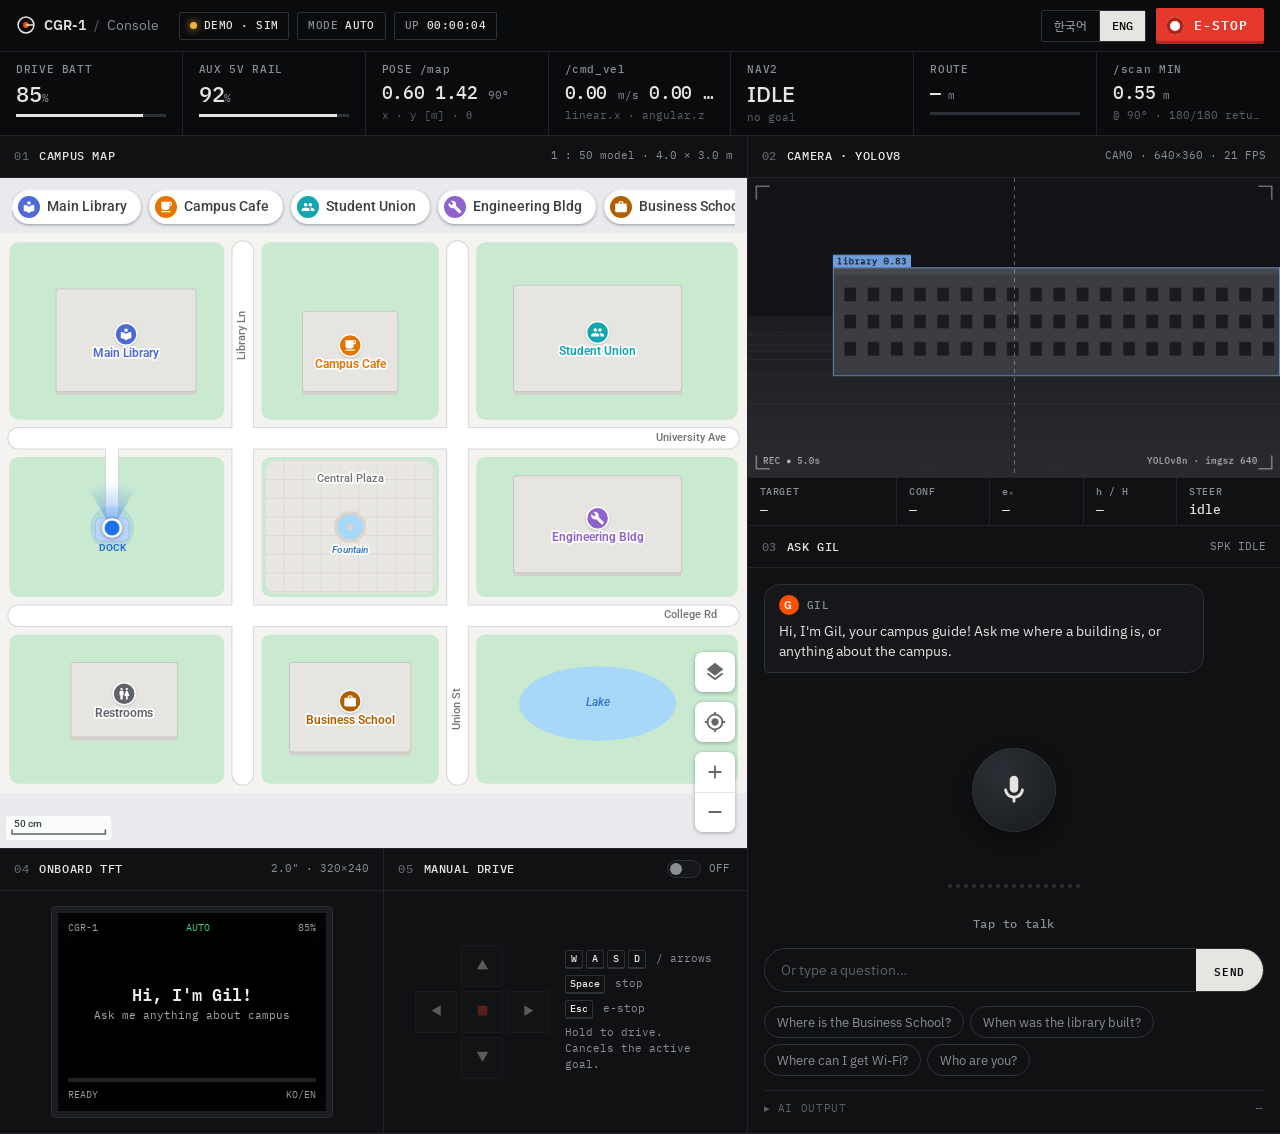
==== commit dba03da7: "Add robot code and an optional website-robot link (off by default) Website: - js/robot-config.js: on" ====
--- a/dashboard.html
+++ b/dashboard.html
@@ -232,6 +232,8 @@
 
 </main>
 
+<script src="js/robot-config.js"></script>
 <script src="js/dashboard.js"></script>
+<script src="js/robot.js"></script>
 </body>
 </html>
--- a/css/dashboard.css
+++ b/css/dashboard.css
@@ -392,3 +392,4 @@
 }
 
 @media (max-width: 760px) { .map-wrap { flex: none; min-height: 0; aspect-ratio: 4 / 3; } }
+.orb-status.warn { color: var(--warn) !important; max-width: 320px; }
